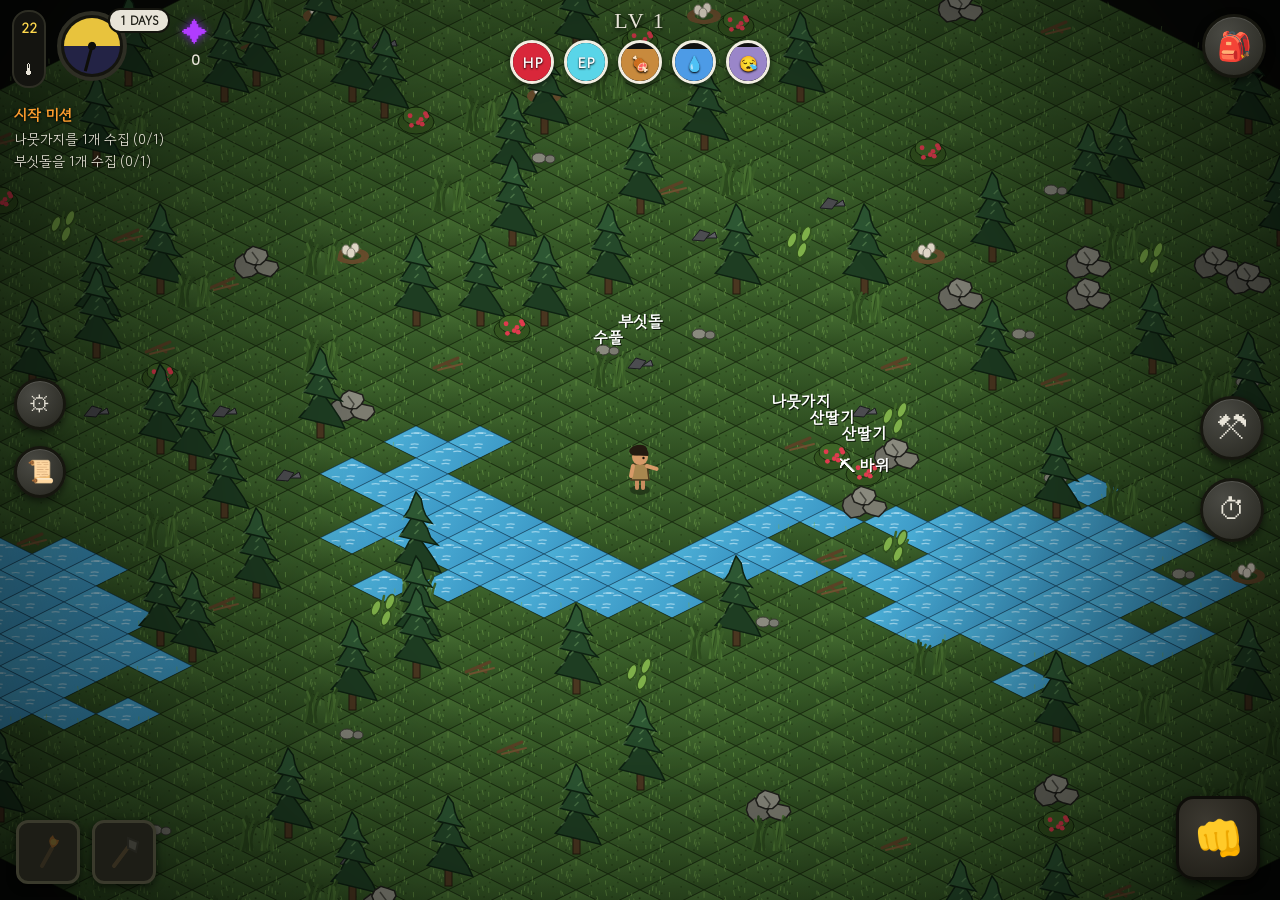
==== index.html @ 53777919 "Add original isometric survival game inspired by wilderness survival genre - Isometric tile world wi" ====
<!DOCTYPE html>
<html lang="ko">
<head>
<meta charset="UTF-8">
<meta name="viewport" content="width=device-width, initial-scale=1.0, maximum-scale=1.0, user-scalable=no, viewport-fit=cover">
<title>야생의 어둠 — 생존</title>
<link rel="preconnect" href="https://fonts.googleapis.com">
<link href="https://fonts.googleapis.com/css2?family=Gowun+Dodum&family=Jua&display=swap" rel="stylesheet">
<link rel="stylesheet" href="css/style.css">
</head>
<body>
<div id="game-wrap">
  <canvas id="game"></canvas>

  <!-- ===== HUD ===== -->
  <div id="hud">
    <!-- top-left : environment -->
    <div id="env">
      <div id="thermo"><span id="temp-val">22</span><div id="thermo-icon">🌡</div></div>
      <div id="clock-wrap">
        <canvas id="clock" width="72" height="72"></canvas>
        <div id="day-label">1 DAYS</div>
      </div>
      <div id="shard-wrap"><div id="shard-icon">✦</div><div id="shard-count">0</div></div>
    </div>

    <!-- missions -->
    <div id="missions">
      <div id="mission-title">시작 미션</div>
      <div id="mission-lines"></div>
    </div>

    <!-- top-center : level & gauges -->
    <div id="top-center">
      <div id="lv-label">LV 1</div>
      <div id="gauges">
        <div class="gauge" id="g-hp"><div class="g-fill"></div><span class="g-ico">HP</span></div>
        <div class="gauge" id="g-ep"><div class="g-fill"></div><span class="g-ico">EP</span></div>
        <div class="gauge" id="g-hunger"><div class="g-fill"></div><span class="g-ico">🍖</span></div>
        <div class="gauge" id="g-thirst"><div class="g-fill"></div><span class="g-ico">💧</span></div>
        <div class="gauge" id="g-fatigue"><div class="g-fill"></div><span class="g-ico">😪</span></div>
      </div>
      <div id="toast-area"></div>
    </div>

    <!-- top-right -->
    <button class="round-btn" id="btn-bag" title="가방">🎒</button>

    <!-- left column -->
    <div id="left-col">
      <button class="round-btn small" id="btn-settings" title="설정">⚙</button>
      <button class="round-btn small" id="btn-char" title="캐릭터">📜</button>
    </div>

    <!-- right column -->
    <div id="right-col">
      <button class="round-btn" id="btn-craft" title="제작">⚒</button>
      <button class="round-btn" id="btn-wait" title="휴식">⏱</button>
    </div>

    <!-- bottom-left : quick slots -->
    <div id="quickslots">
      <div class="qslot" id="qs-light"><canvas width="52" height="52"></canvas><div class="qs-dur"></div></div>
      <div class="qslot" id="qs-tool"><canvas width="52" height="52"></canvas><div class="qs-dur"></div></div>
    </div>

    <!-- bottom-right : attack -->
    <button id="btn-attack">👊</button>
  </div>

  <!-- ===== Panels ===== -->
  <div class="panel hidden" id="panel-inv">
    <div class="panel-head"><div class="panel-title">가방</div><button class="panel-close" data-close="panel-inv">✕</button></div>
    <div id="inv-grid"></div>
    <div id="inv-info" class="hidden">
      <div id="inv-info-name"></div>
      <div id="inv-info-desc"></div>
      <div id="inv-info-btns"></div>
    </div>
  </div>

  <div class="panel hidden" id="panel-craft">
    <div class="panel-head"><div class="panel-title">제작</div><button class="panel-close" data-close="panel-craft">✕</button></div>
    <div id="craft-tabs"></div>
    <div id="craft-list"></div>
  </div>

  <div class="panel hidden" id="panel-char">
    <div class="panel-head">
      <div class="panel-title" id="char-title">레벨. 1&nbsp;&nbsp;직업: 모험가</div>
      <button class="panel-close" data-close="panel-char">✕</button>
    </div>
    <div id="char-cols"></div>
    <div id="char-exp"><div id="char-exp-fill"></div><span id="char-exp-label"></span></div>
  </div>

  <div class="panel hidden" id="panel-settings">
    <div class="panel-head"><div class="panel-title">설정</div><button class="panel-close" data-close="panel-settings">✕</button></div>
    <div id="settings-body">
      <button class="menu-btn" id="set-save">💾 저장하기</button>
      <button class="menu-btn" id="set-sound">🔊 소리: 켜짐</button>
      <button class="menu-btn" id="set-help">❔ 도움말</button>
      <button class="menu-btn danger" id="set-reset">☠ 처음부터 시작</button>
    </div>
  </div>

  <div class="panel hidden" id="panel-help">
    <div class="panel-head"><div class="panel-title">도움말</div><button class="panel-close" data-close="panel-help">✕</button></div>
    <div id="help-body">
      <p>· 땅을 탭하면 이동하고, 자원을 탭하면 채집합니다.</p>
      <p>· 나무는 <b>돌도끼</b>, 바위는 <b>돌곡괭이</b>가 있어야 캘 수 있습니다.</p>
      <p>· 물가를 탭하면 물을 마셔 갈증을 해소합니다.</p>
      <p>· 밤에는 어둠 속에서 <b>어둠의 정령</b>이 나타납니다. 횃불이나 모닥불 곁은 안전합니다.</p>
      <p>· 모닥불을 탭하면 요리를 할 수 있고, 침낭을 탭하면 잠을 자 아침까지 시간을 보냅니다.</p>
      <p>· 배고픔·갈증이 0이 되면 체력이 줄어듭니다. 몸을 따뜻하게 유지하세요.</p>
    </div>
  </div>

  <!-- overlays -->
  <div id="overlay-death" class="overlay hidden">
    <div class="overlay-box">
      <div class="overlay-title">☠ 사망</div>
      <div class="overlay-msg">당신은 어둠 속에서 쓰러졌습니다...</div>
      <div class="overlay-sub" id="death-stats"></div>
      <button class="menu-btn" id="btn-revive">모닥불 곁에서 눈을 뜬다</button>
    </div>
  </div>

  <div id="overlay-sleep" class="overlay hidden">
    <div class="overlay-box"><div class="overlay-title">💤</div><div class="overlay-msg">잠을 자는 중...</div></div>
  </div>
</div>

<script src="js/data.js"></script>
<script src="js/sprites.js"></script>
<script src="js/game.js"></script>
</body>
</html>
---- css/style.css ----
* { margin:0; padding:0; box-sizing:border-box; -webkit-tap-highlight-color:transparent; }
html,body { width:100%; height:100%; overflow:hidden; background:#0b0d0a; }
body { font-family:'Gowun Dodum','Jua',sans-serif; color:#e8e4d8; user-select:none; -webkit-user-select:none; touch-action:none; }

#game-wrap { position:fixed; inset:0; }
#game { position:absolute; inset:0; width:100%; height:100%; display:block; }

/* ================= HUD ================= */
#hud { position:absolute; inset:0; pointer-events:none; }
#hud button { pointer-events:auto; }

.round-btn {
  width:64px; height:64px; border-radius:50%;
  background:radial-gradient(circle at 35% 30%, #4a4a44, #26261f);
  border:3px solid #16160f; color:#e8e4d8; font-size:28px; cursor:pointer;
  box-shadow:0 3px 8px rgba(0,0,0,.6), inset 0 1px 0 rgba(255,255,255,.12);
  display:flex; align-items:center; justify-content:center;
}
.round-btn.small { width:52px; height:52px; font-size:22px; }
.round-btn:active { transform:scale(.93); }

#btn-bag { position:absolute; top:14px; right:14px; }
#left-col { position:absolute; left:14px; top:42%; display:flex; flex-direction:column; gap:16px; }
#right-col { position:absolute; right:16px; top:44%; display:flex; flex-direction:column; gap:18px; }

/* env top-left */
#env { position:absolute; top:10px; left:12px; display:flex; align-items:flex-start; gap:10px; }
#thermo { width:34px; height:78px; background:#141410; border:2px solid #2e2e24; border-radius:16px;
  display:flex; flex-direction:column; align-items:center; justify-content:space-between; padding:6px 0; }
#temp-val { font-size:14px; color:#ffd94d; font-weight:bold; }
#thermo-icon { font-size:16px; }
#clock-wrap { position:relative; width:72px; }
#day-label { position:absolute; top:-2px; left:52px; white-space:nowrap; background:#e8e4d8; color:#1c1c14;
  font-size:12px; font-weight:bold; padding:2px 10px; border-radius:12px; border:2px solid #14140e; }
#shard-wrap { display:flex; flex-direction:column; align-items:center; margin-left:44px; margin-top:2px; }
#shard-icon { font-size:26px; color:#b13cff; text-shadow:0 0 8px #7a1fd0; }
#shard-count { font-size:15px; font-weight:bold; }

/* missions */
#missions { position:absolute; top:104px; left:14px; max-width:300px; text-shadow:0 1px 3px #000; }
#mission-title { color:#ff9d2e; font-size:15px; font-weight:bold; margin-bottom:4px; }
#mission-lines { font-size:14px; line-height:1.55; }
#mission-lines .done { color:#8f8; }

/* top center */
#top-center { position:absolute; top:8px; left:50%; transform:translateX(-50%); text-align:center; }
#lv-label { font-family:Georgia,serif; font-size:22px; letter-spacing:2px; text-shadow:0 2px 4px #000; }
#gauges { display:flex; gap:10px; justify-content:center; margin-top:6px; }
.gauge { position:relative; width:44px; height:44px; border-radius:50%; background:#111; border:3px solid #f2eee2;
  overflow:hidden; box-shadow:0 2px 6px rgba(0,0,0,.6); }
.gauge .g-fill { position:absolute; left:0; right:0; bottom:0; height:100%; transition:height .3s; }
#g-hp .g-fill { background:#d9273a; } #g-ep .g-fill { background:#59d5e8; }
#g-hunger .g-fill { background:#c88a3d; } #g-thirst .g-fill { background:#4d9be6; }
#g-fatigue .g-fill { background:#9a86c9; }
.gauge .g-ico { position:absolute; inset:0; display:flex; align-items:center; justify-content:center;
  font-size:15px; font-weight:bold; color:#fff; text-shadow:0 1px 2px #000; }
.gauge.low { animation:blink 1s infinite; }
@keyframes blink { 50% { border-color:#ff3838; } }

#toast-area { margin-top:14px; display:flex; flex-direction:column; align-items:center; gap:6px; }
.toast { background:rgba(0,0,0,.45); padding:6px 18px; border-radius:8px; font-size:19px; font-weight:bold;
  text-shadow:0 2px 4px #000; animation:toast-in .25s; white-space:nowrap; }
@keyframes toast-in { from { opacity:0; transform:translateY(-8px);} }

/* quick slots */
#quickslots { position:absolute; left:16px; bottom:16px; display:flex; gap:12px; pointer-events:auto; }
.qslot { position:relative; width:64px; height:64px; border-radius:12px; background:#1d1d16;
  border:3px solid #3a3a2c; box-shadow:0 3px 8px rgba(0,0,0,.6); display:flex; align-items:center; justify-content:center; cursor:pointer; }
.qslot.active { border-color:#ffd94d; background:#2d2a18; }
.qslot .qs-dur { position:absolute; bottom:2px; left:4px; right:4px; height:4px; border-radius:2px; background:#4caf50; }
.qslot canvas { pointer-events:none; }

#btn-attack { position:absolute; right:20px; bottom:20px; width:84px; height:84px; border-radius:18px;
  background:radial-gradient(circle at 35% 30%, #3c3931, #1c1a14); border:3px solid #0e0d09;
  font-size:38px; cursor:pointer; box-shadow:0 4px 10px rgba(0,0,0,.7); }
#btn-attack:active { transform:scale(.93); }

/* ================= Panels ================= */
.panel { position:absolute; left:50%; top:50%; transform:translate(-50%,-50%);
  width:min(92vw, 860px); max-height:86vh; overflow-y:auto;
  background:#23231d; border:2px dashed #57574a; outline:4px solid #14140f; border-radius:14px;
  padding:14px 18px 18px; z-index:30; pointer-events:auto; box-shadow:0 10px 40px rgba(0,0,0,.8); }
.hidden { display:none !important; }
.panel-head { display:flex; justify-content:space-between; align-items:center; margin-bottom:12px; }
.panel-title { font-size:22px; font-weight:bold; }
.panel-close { background:none; border:none; color:#e8e4d8; font-size:26px; cursor:pointer; padding:2px 8px; }

/* inventory */
#inv-grid { display:grid; grid-template-columns:repeat(auto-fill, 76px); gap:10px; justify-content:center; }
.inv-slot { position:relative; width:76px; height:76px; background:#1a1a14; border:2px solid #3c3c30; border-radius:10px;
  display:flex; align-items:center; justify-content:center; cursor:pointer; }
.inv-slot.sel { border-color:#ffd94d; }
.inv-slot .qty { position:absolute; right:4px; bottom:2px; font-size:14px; font-weight:bold; text-shadow:0 1px 2px #000; }
.inv-slot .equipped { position:absolute; left:4px; top:2px; font-size:11px; color:#ffd94d; }
#inv-info { margin-top:14px; border-top:1px solid #3c3c30; padding-top:10px; }
#inv-info-name { font-size:18px; font-weight:bold; }
#inv-info-desc { font-size:14px; color:#b8b4a4; margin:6px 0 10px; }
#inv-info-btns { display:flex; gap:10px; }

/* craft */
#craft-tabs { display:flex; gap:8px; margin-bottom:14px; flex-wrap:wrap; }
.craft-tab { background:#17170f; border:2px solid #4a4a3a; border-radius:8px; color:#cfcabb;
  font-size:16px; padding:6px 18px; cursor:pointer; font-family:inherit; }
.craft-tab.active { background:#b3ab8f; color:#17170f; font-weight:bold; }
#craft-list { display:flex; flex-wrap:wrap; gap:16px; }
.craft-card { width:150px; cursor:pointer; }
.craft-card .cc-icon { position:relative; width:110px; height:110px; margin:0 auto; border-radius:12px;
  background:#c9b46a; border:3px solid #14140e; display:flex; align-items:center; justify-content:center; }
.craft-card.locked .cc-icon { background:#3c3c34; filter:grayscale(1); }
.craft-card.locked .cc-lock { position:absolute; inset:0; display:flex; align-items:center; justify-content:center;
  font-size:12px; color:#cfcabb; text-align:center; background:rgba(0,0,0,.35); border-radius:9px; padding:4px; }
.craft-card .cc-mats { position:absolute; right:-38px; top:6px; display:flex; flex-direction:column; gap:2px; }
.cc-mat { display:flex; align-items:center; gap:3px; font-size:13px; font-weight:bold; text-shadow:0 1px 2px #000; }
.cc-mat.lack { color:#ff5252; }
.craft-card .cc-name { text-align:center; margin-top:8px; font-size:16px; font-weight:bold; }
.craft-card:active .cc-icon { transform:scale(.95); }

/* character */
#char-cols { display:grid; grid-template-columns:repeat(auto-fit, minmax(200px,1fr)); gap:6px 26px; font-size:15px; line-height:1.9; }
#char-cols b { color:#ffd94d; }
#char-exp { position:relative; margin-top:14px; height:18px; background:#14140e; border-radius:9px; overflow:hidden; }
#char-exp-fill { height:100%; background:#8bc34a; width:0; }
#char-exp-label { position:absolute; inset:0; text-align:center; font-size:12px; line-height:18px; text-shadow:0 1px 2px #000; }

/* settings / menus */
#settings-body, #help-body { display:flex; flex-direction:column; gap:12px; }
#help-body p { font-size:15px; line-height:1.5; color:#d8d4c4; }
.menu-btn { background:#3a3a2e; border:2px solid #14140e; color:#e8e4d8; font-family:inherit;
  font-size:17px; padding:12px; border-radius:10px; cursor:pointer; }
.menu-btn:active { transform:scale(.97); }
.menu-btn.danger { background:#5a2020; }

/* overlays */
.overlay { position:absolute; inset:0; background:rgba(0,0,0,.82); z-index:50;
  display:flex; align-items:center; justify-content:center; pointer-events:auto; }
.overlay-box { text-align:center; display:flex; flex-direction:column; gap:16px; align-items:center; }
.overlay-title { font-size:44px; }
.overlay-msg { font-size:20px; color:#d8d4c4; }
.overlay-sub { font-size:14px; color:#8f8b7c; white-space:pre-line; }

/* world floating labels are canvas-drawn */
@media (max-width:600px) {
  .round-btn { width:54px; height:54px; font-size:24px; }
  #btn-attack { width:70px; height:70px; font-size:32px; }
  #missions { max-width:220px; font-size:12px; }
}
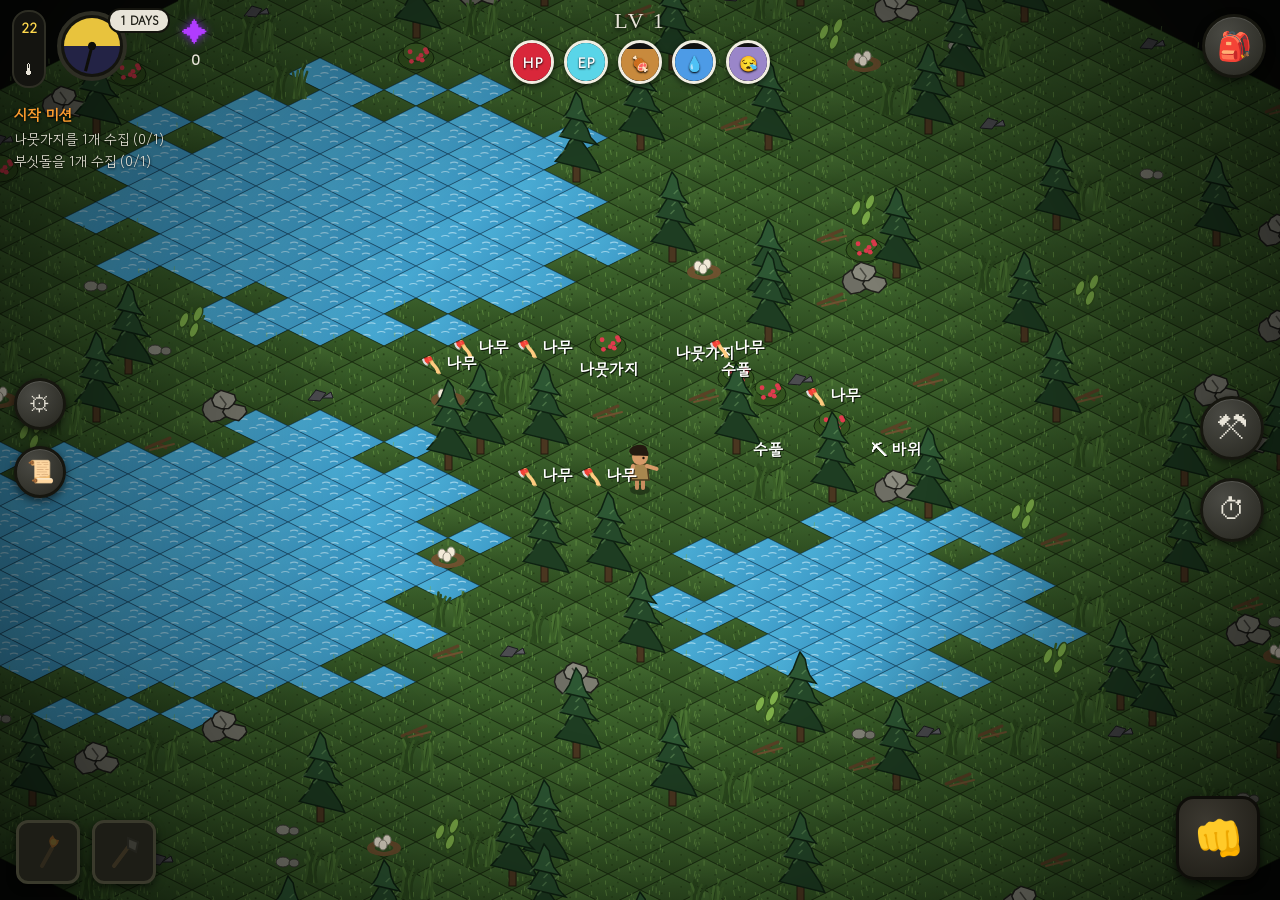
==== commit c0405a27: "Fix player trapping: structure dismantle, placement escape guard, fuel refill - Structures now open " ====
--- a/index.html
+++ b/index.html
@@ -94,6 +94,11 @@
     <div id="char-exp"><div id="char-exp-fill"></div><span id="char-exp-label"></span></div>
   </div>
 
+  <div class="panel hidden" id="panel-struct" style="width:min(92vw,420px)">
+    <div class="panel-head"><div class="panel-title" id="struct-title">구조물</div><button class="panel-close" data-close="panel-struct">✕</button></div>
+    <div id="struct-btns" style="display:flex;flex-direction:column;gap:10px"></div>
+  </div>
+
   <div class="panel hidden" id="panel-settings">
     <div class="panel-head"><div class="panel-title">설정</div><button class="panel-close" data-close="panel-settings">✕</button></div>
     <div id="settings-body">
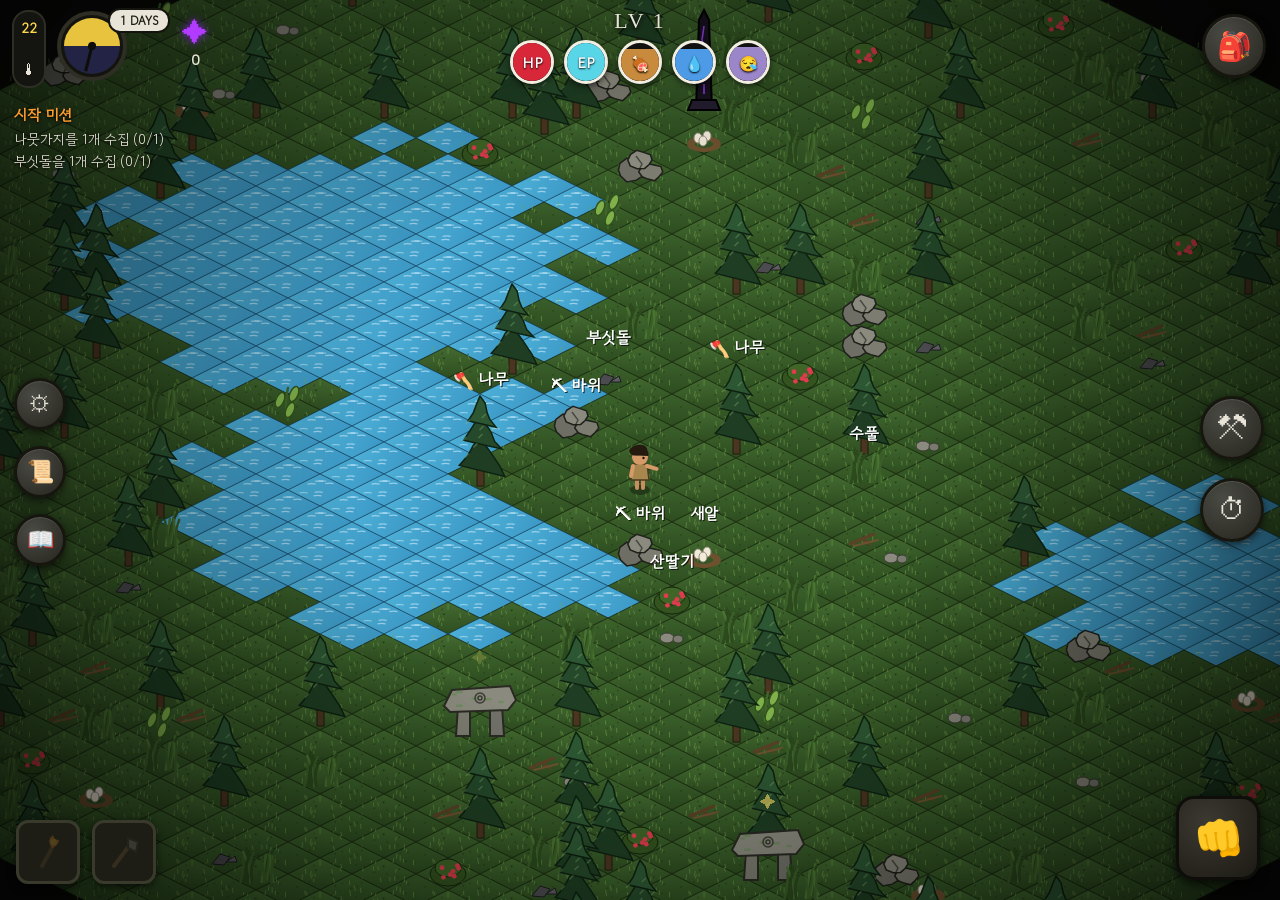
==== commit 5e3747ac: "Add mystery system: ancient ruins, lore journal, blueprints (prehistoric cosmic horror) - Ruins spaw" ====
--- a/index.html
+++ b/index.html
@@ -50,6 +50,7 @@
     <div id="left-col">
       <button class="round-btn small" id="btn-settings" title="설정">⚙</button>
       <button class="round-btn small" id="btn-char" title="캐릭터">📜</button>
+      <button class="round-btn small" id="btn-journal" title="먼저 온 자의 기록">📖<span id="journal-badge" class="hidden"></span></button>
     </div>
 
     <!-- right column -->
@@ -92,6 +93,16 @@
     </div>
     <div id="char-cols"></div>
     <div id="char-exp"><div id="char-exp-fill"></div><span id="char-exp-label"></span></div>
+  </div>
+
+  <div class="panel hidden" id="panel-journal">
+    <div class="panel-head"><div class="panel-title">📖 먼저 온 자의 기록</div><button class="panel-close" data-close="panel-journal">✕</button></div>
+    <div id="journal-sub">유적을 조사하고 섬을 탐험하며 흩어진 일기를 모으세요.</div>
+    <div id="journal-grid"></div>
+    <div id="journal-read" class="hidden">
+      <div id="journal-read-title"></div>
+      <div id="journal-read-body"></div>
+    </div>
   </div>
 
   <div class="panel hidden" id="panel-struct" style="width:min(92vw,420px)">
--- a/css/style.css
+++ b/css/style.css
@@ -122,6 +122,24 @@
 #char-exp-fill { height:100%; background:#8bc34a; width:0; }
 #char-exp-label { position:absolute; inset:0; text-align:center; font-size:12px; line-height:18px; text-shadow:0 1px 2px #000; }
 
+/* journal */
+#journal-sub { font-size:13px; color:#8f8b7c; margin-bottom:12px; }
+#journal-grid { display:grid; grid-template-columns:repeat(auto-fill, 92px); gap:10px; justify-content:center; }
+.jpage { width:92px; height:64px; border-radius:8px; border:2px solid #4a4a3a; background:#1a1a14;
+  display:flex; flex-direction:column; align-items:center; justify-content:center; gap:4px;
+  cursor:pointer; font-size:13px; color:#57574a; }
+.jpage.found { background:#2e2a1e; border-color:#8f7f42; color:#e8e0c8; }
+.jpage.found .jp-num { color:#c9b46a; }
+.jpage .jp-num { font-size:11px; }
+.jpage.sel { border-color:#ffd94d; }
+#journal-read { margin-top:16px; background:#2b2820; border:1px dashed #6e6650; border-radius:10px;
+  padding:16px 20px; }
+#journal-read-title { font-size:18px; font-weight:bold; color:#e8d8a8; margin-bottom:10px; }
+#journal-read-body { font-size:15px; line-height:1.8; color:#d8d0ba; white-space:pre-line; }
+#journal-badge { position:absolute; top:-2px; right:-2px; min-width:18px; height:18px; border-radius:9px;
+  background:#c9273a; color:#fff; font-size:11px; line-height:18px; padding:0 4px; }
+#btn-journal { position:relative; }
+
 /* settings / menus */
 #settings-body, #help-body { display:flex; flex-direction:column; gap:12px; }
 #help-body p { font-size:15px; line-height:1.5; color:#d8d4c4; }
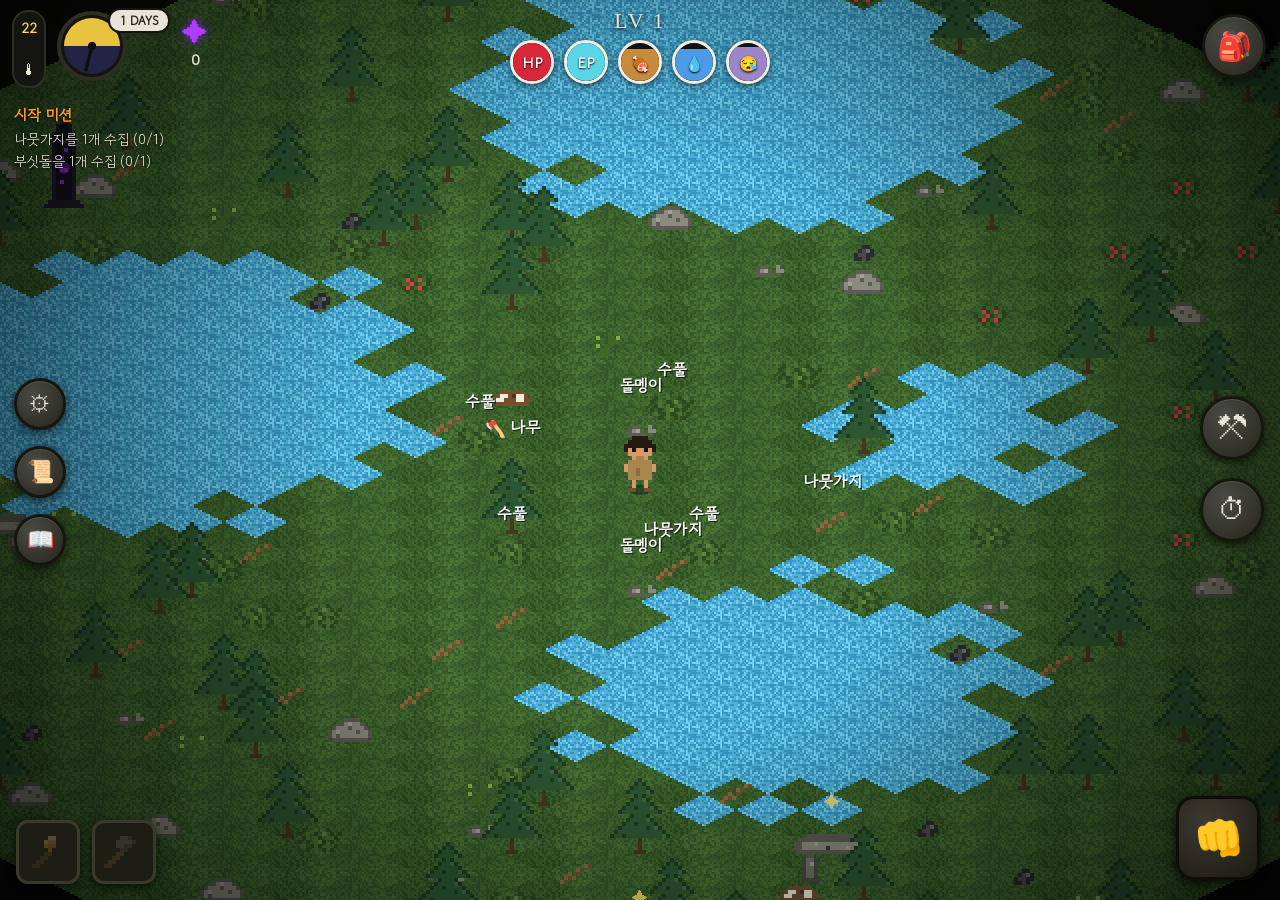
==== commit d0f0d0d5: "Add PWA support and mobile optimizations - Web app manifest with pixel-art icons (192/512/maskable)," ====
--- a/index.html
+++ b/index.html
@@ -4,6 +4,14 @@
 <meta charset="UTF-8">
 <meta name="viewport" content="width=device-width, initial-scale=1.0, maximum-scale=1.0, user-scalable=no, viewport-fit=cover">
 <title>야생의 어둠 — 생존</title>
+<meta name="theme-color" content="#0b0d0a">
+<link rel="manifest" href="manifest.webmanifest">
+<link rel="icon" href="icons/icon-192.png">
+<link rel="apple-touch-icon" href="icons/icon-192.png">
+<meta name="mobile-web-app-capable" content="yes">
+<meta name="apple-mobile-web-app-capable" content="yes">
+<meta name="apple-mobile-web-app-status-bar-style" content="black-translucent">
+<meta name="apple-mobile-web-app-title" content="야생의 어둠">
 <link rel="preconnect" href="https://fonts.googleapis.com">
 <link href="https://fonts.googleapis.com/css2?family=Gowun+Dodum&family=Jua&display=swap" rel="stylesheet">
 <link rel="stylesheet" href="css/style.css">
@@ -150,5 +158,13 @@
 <script src="js/data.js"></script>
 <script src="js/sprites.js"></script>
 <script src="js/game.js"></script>
+<script>
+// PWA 서비스 워커 (http/https에서만 — 파일/샌드박스 환경에선 조용히 건너뜀)
+try {
+  if ('serviceWorker' in navigator && /^https?:$/.test(location.protocol)) {
+    navigator.serviceWorker.register('sw.js').catch(() => {});
+  }
+} catch (e) { /* 미지원 환경 */ }
+</script>
 </body>
 </html>
--- a/css/style.css
+++ b/css/style.css
@@ -4,6 +4,7 @@
 
 #game-wrap { position:fixed; inset:0; }
 #game { position:absolute; inset:0; width:100%; height:100%; display:block; }
+canvas { image-rendering:pixelated; }
 
 /* ================= HUD ================= */
 #hud { position:absolute; inset:0; pointer-events:none; }
@@ -19,12 +20,12 @@
 .round-btn.small { width:52px; height:52px; font-size:22px; }
 .round-btn:active { transform:scale(.93); }
 
-#btn-bag { position:absolute; top:14px; right:14px; }
-#left-col { position:absolute; left:14px; top:42%; display:flex; flex-direction:column; gap:16px; }
-#right-col { position:absolute; right:16px; top:44%; display:flex; flex-direction:column; gap:18px; }
+#btn-bag { position:absolute; top:calc(14px + env(safe-area-inset-top, 0px)); right:calc(14px + env(safe-area-inset-right, 0px)); }
+#left-col { position:absolute; left:calc(14px + env(safe-area-inset-left, 0px)); top:42%; display:flex; flex-direction:column; gap:16px; }
+#right-col { position:absolute; right:calc(16px + env(safe-area-inset-right, 0px)); top:44%; display:flex; flex-direction:column; gap:18px; }
 
 /* env top-left */
-#env { position:absolute; top:10px; left:12px; display:flex; align-items:flex-start; gap:10px; }
+#env { position:absolute; top:calc(10px + env(safe-area-inset-top, 0px)); left:calc(12px + env(safe-area-inset-left, 0px)); display:flex; align-items:flex-start; gap:10px; }
 #thermo { width:34px; height:78px; background:#141410; border:2px solid #2e2e24; border-radius:16px;
   display:flex; flex-direction:column; align-items:center; justify-content:space-between; padding:6px 0; }
 #temp-val { font-size:14px; color:#ffd94d; font-weight:bold; }
@@ -63,14 +64,14 @@
 @keyframes toast-in { from { opacity:0; transform:translateY(-8px);} }
 
 /* quick slots */
-#quickslots { position:absolute; left:16px; bottom:16px; display:flex; gap:12px; pointer-events:auto; }
+#quickslots { position:absolute; left:calc(16px + env(safe-area-inset-left, 0px)); bottom:calc(16px + env(safe-area-inset-bottom, 0px)); display:flex; gap:12px; pointer-events:auto; }
 .qslot { position:relative; width:64px; height:64px; border-radius:12px; background:#1d1d16;
   border:3px solid #3a3a2c; box-shadow:0 3px 8px rgba(0,0,0,.6); display:flex; align-items:center; justify-content:center; cursor:pointer; }
 .qslot.active { border-color:#ffd94d; background:#2d2a18; }
 .qslot .qs-dur { position:absolute; bottom:2px; left:4px; right:4px; height:4px; border-radius:2px; background:#4caf50; }
 .qslot canvas { pointer-events:none; }
 
-#btn-attack { position:absolute; right:20px; bottom:20px; width:84px; height:84px; border-radius:18px;
+#btn-attack { position:absolute; right:calc(20px + env(safe-area-inset-right, 0px)); bottom:calc(20px + env(safe-area-inset-bottom, 0px)); width:84px; height:84px; border-radius:18px;
   background:radial-gradient(circle at 35% 30%, #3c3931, #1c1a14); border:3px solid #0e0d09;
   font-size:38px; cursor:pointer; box-shadow:0 4px 10px rgba(0,0,0,.7); }
 #btn-attack:active { transform:scale(.93); }
@@ -162,3 +163,20 @@
   #btn-attack { width:70px; height:70px; font-size:32px; }
   #missions { max-width:220px; font-size:12px; }
 }
+
+/* 세로(포트레이트) 모바일: HUD 겹침 방지 */
+@media (orientation:portrait) and (max-width:600px) {
+  .gauge { width:36px; height:36px; }
+  .gauge .g-ico { font-size:12px; }
+  #lv-label { font-size:17px; }
+  #clock-wrap { width:56px; }
+  #clock { width:56px; height:56px; }
+  #thermo { width:28px; height:64px; }
+  #missions { top:88px; max-width:170px; }
+  #mission-lines { font-size:12px; }
+  #shard-wrap { margin-left:28px; }
+  #day-label { left:40px; font-size:10px; }
+  .qslot { width:54px; height:54px; }
+  #toast-area .toast { font-size:15px; }
+  .panel { padding:10px 12px 14px; }
+}
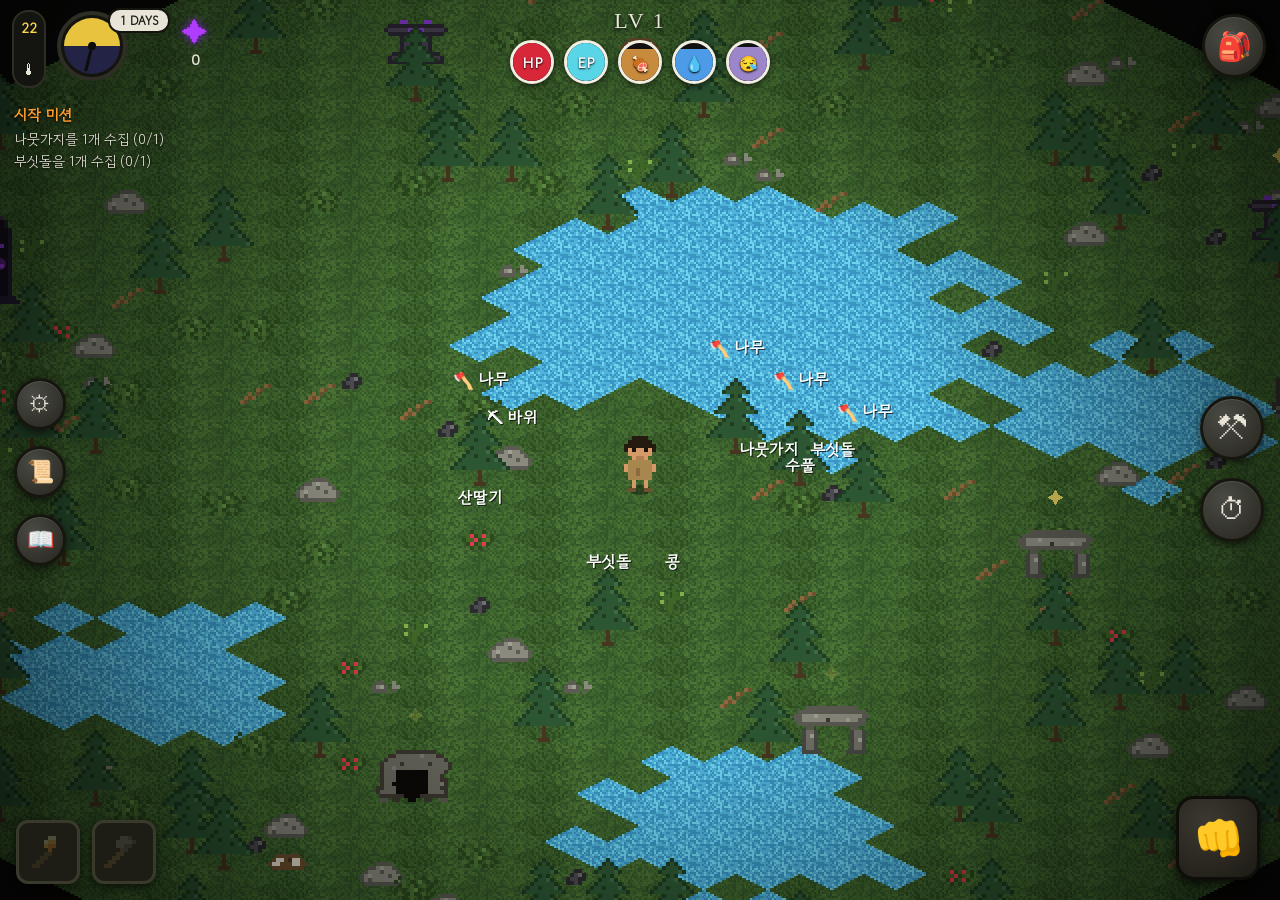
==== commit 41b1401f: "Add dark altar, wandering trader, blessing buffs, and occlusion transparency - Dark altars (2 per wo" ====
--- a/index.html
+++ b/index.html
@@ -48,6 +48,7 @@
         <div class="gauge" id="g-thirst"><div class="g-fill"></div><span class="g-ico">💧</span></div>
         <div class="gauge" id="g-fatigue"><div class="g-fill"></div><span class="g-ico">😪</span></div>
       </div>
+      <div id="buff-label" class="hidden"></div>
       <div id="toast-area"></div>
     </div>
 
--- a/css/style.css
+++ b/css/style.css
@@ -58,6 +58,8 @@
 .gauge.low { animation:blink 1s infinite; }
 @keyframes blink { 50% { border-color:#ff3838; } }
 
+#buff-label { margin-top:8px; display:inline-block; background:rgba(138,60,217,.28); border:1px solid #8a3cd9;
+  border-radius:12px; padding:3px 14px; font-size:13px; color:#e0c8ff; text-shadow:0 1px 2px #000; }
 #toast-area { margin-top:14px; display:flex; flex-direction:column; align-items:center; gap:6px; }
 .toast { background:rgba(0,0,0,.45); padding:6px 18px; border-radius:8px; font-size:19px; font-weight:bold;
   text-shadow:0 2px 4px #000; animation:toast-in .25s; white-space:nowrap; }
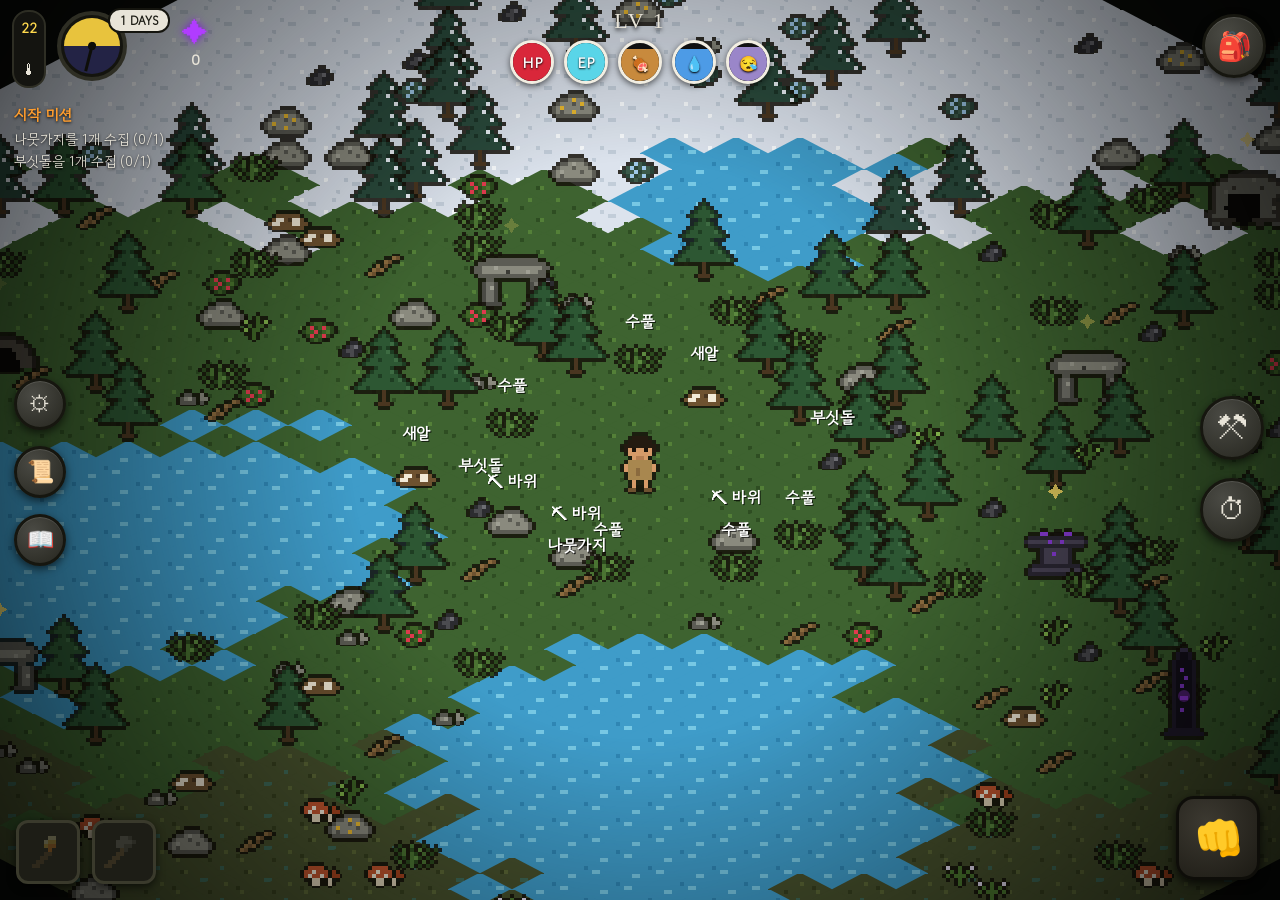
==== commit df35c29a: "Add cave dungeon and endgame boss with multiple endings - Cave dungeon generated with cellular autom" ====
--- a/index.html
+++ b/index.html
@@ -151,6 +151,15 @@
     </div>
   </div>
 
+  <div id="overlay-ending" class="overlay hidden">
+    <div class="overlay-box">
+      <div class="overlay-title" id="ending-title"></div>
+      <div class="overlay-msg" id="ending-msg" style="max-width:520px"></div>
+      <div class="overlay-sub" id="ending-stats"></div>
+      <button class="menu-btn" id="btn-ending-close">섬에서의 삶을 이어간다</button>
+    </div>
+  </div>
+
   <div id="overlay-sleep" class="overlay hidden">
     <div class="overlay-box"><div class="overlay-title">💤</div><div class="overlay-msg">잠을 자는 중...</div></div>
   </div>
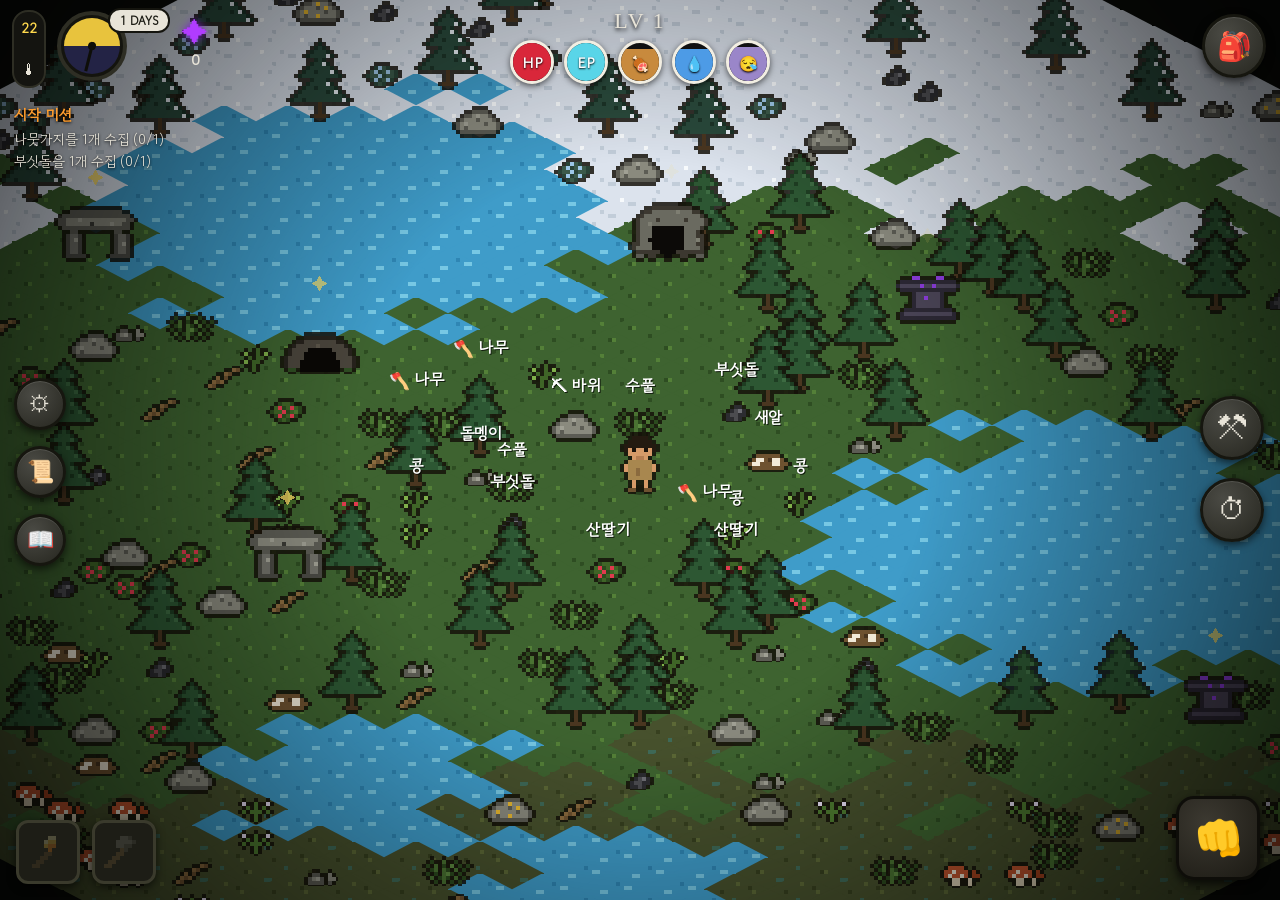
==== commit e66b9da1: "Add PixelFX: procedural pixel VFX engine, gallery page, and in-game effects - js/pixelfx.js: grid-sn" ====
--- a/index.html
+++ b/index.html
@@ -125,6 +125,7 @@
       <button class="menu-btn" id="set-save">💾 저장하기</button>
       <button class="menu-btn" id="set-sound">🔊 소리: 켜짐</button>
       <button class="menu-btn" id="set-help">❔ 도움말</button>
+      <a class="menu-btn" href="fx.html" style="display:block;text-decoration:none;text-align:center">✨ 이펙트 갤러리</a>
       <button class="menu-btn danger" id="set-reset">☠ 처음부터 시작</button>
     </div>
   </div>
@@ -167,6 +168,7 @@
 
 <script src="js/data.js"></script>
 <script src="js/sprites.js"></script>
+<script src="js/pixelfx.js"></script>
 <script src="js/game.js"></script>
 <script>
 // PWA 서비스 워커 (http/https에서만 — 파일/샌드박스 환경에선 조용히 건너뜀)
